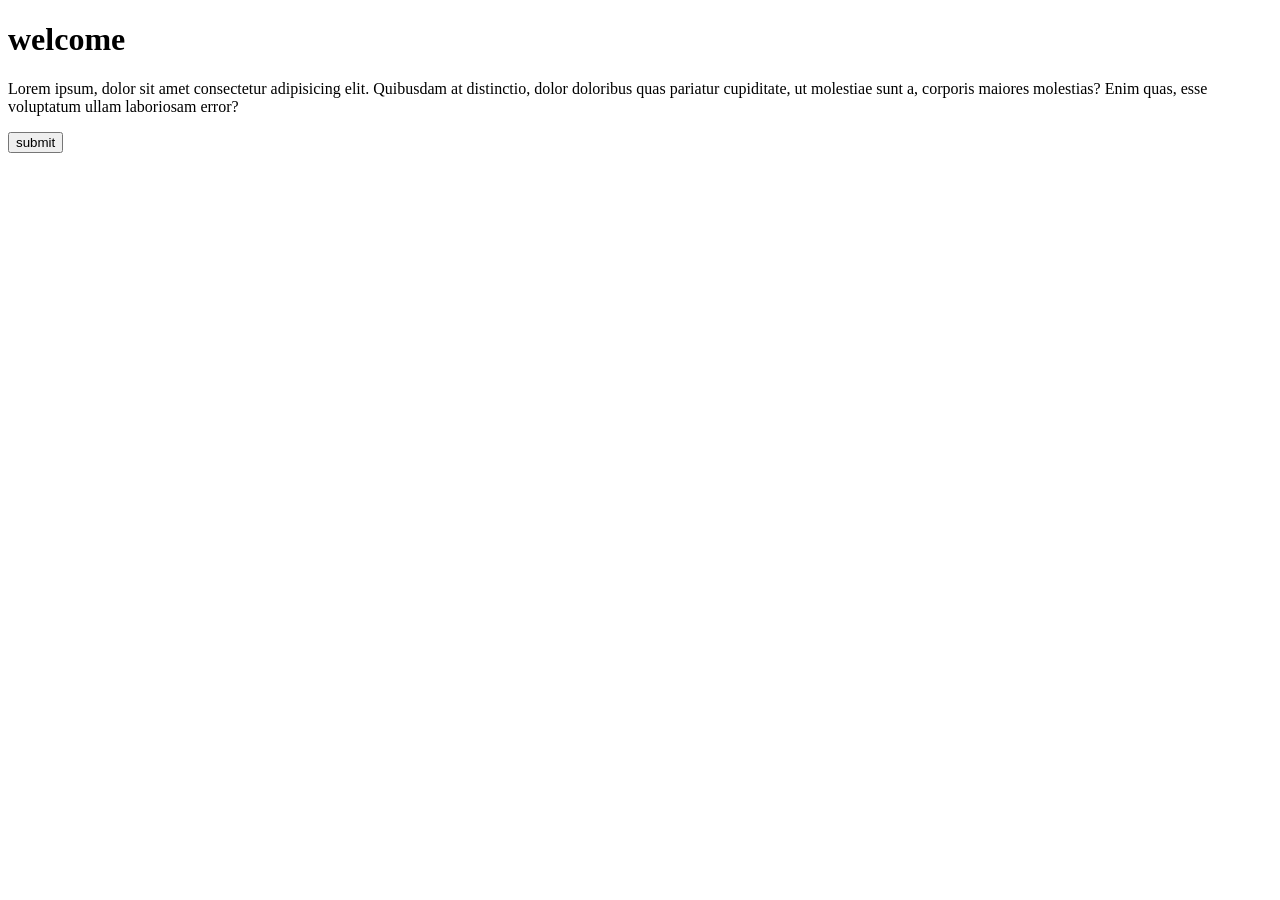
==== index.html @ 09d6cc2e "project1" ====
<!DOCTYPE html>
<html lang="en">
<head>
    <meta charset="UTF-8">
    <meta name="viewport" content="width=device-width, initial-scale=1.0">
    <title>Document</title>
</head>
<body>
    <h1>welcome</h1>
    <p>Lorem ipsum, dolor sit amet consectetur adipisicing elit. Quibusdam at distinctio, dolor doloribus quas pariatur cupiditate, ut molestiae sunt a, corporis maiores molestias? Enim quas, esse voluptatum ullam laboriosam error?</p>
    <button>submit</button>
</body>
</html>
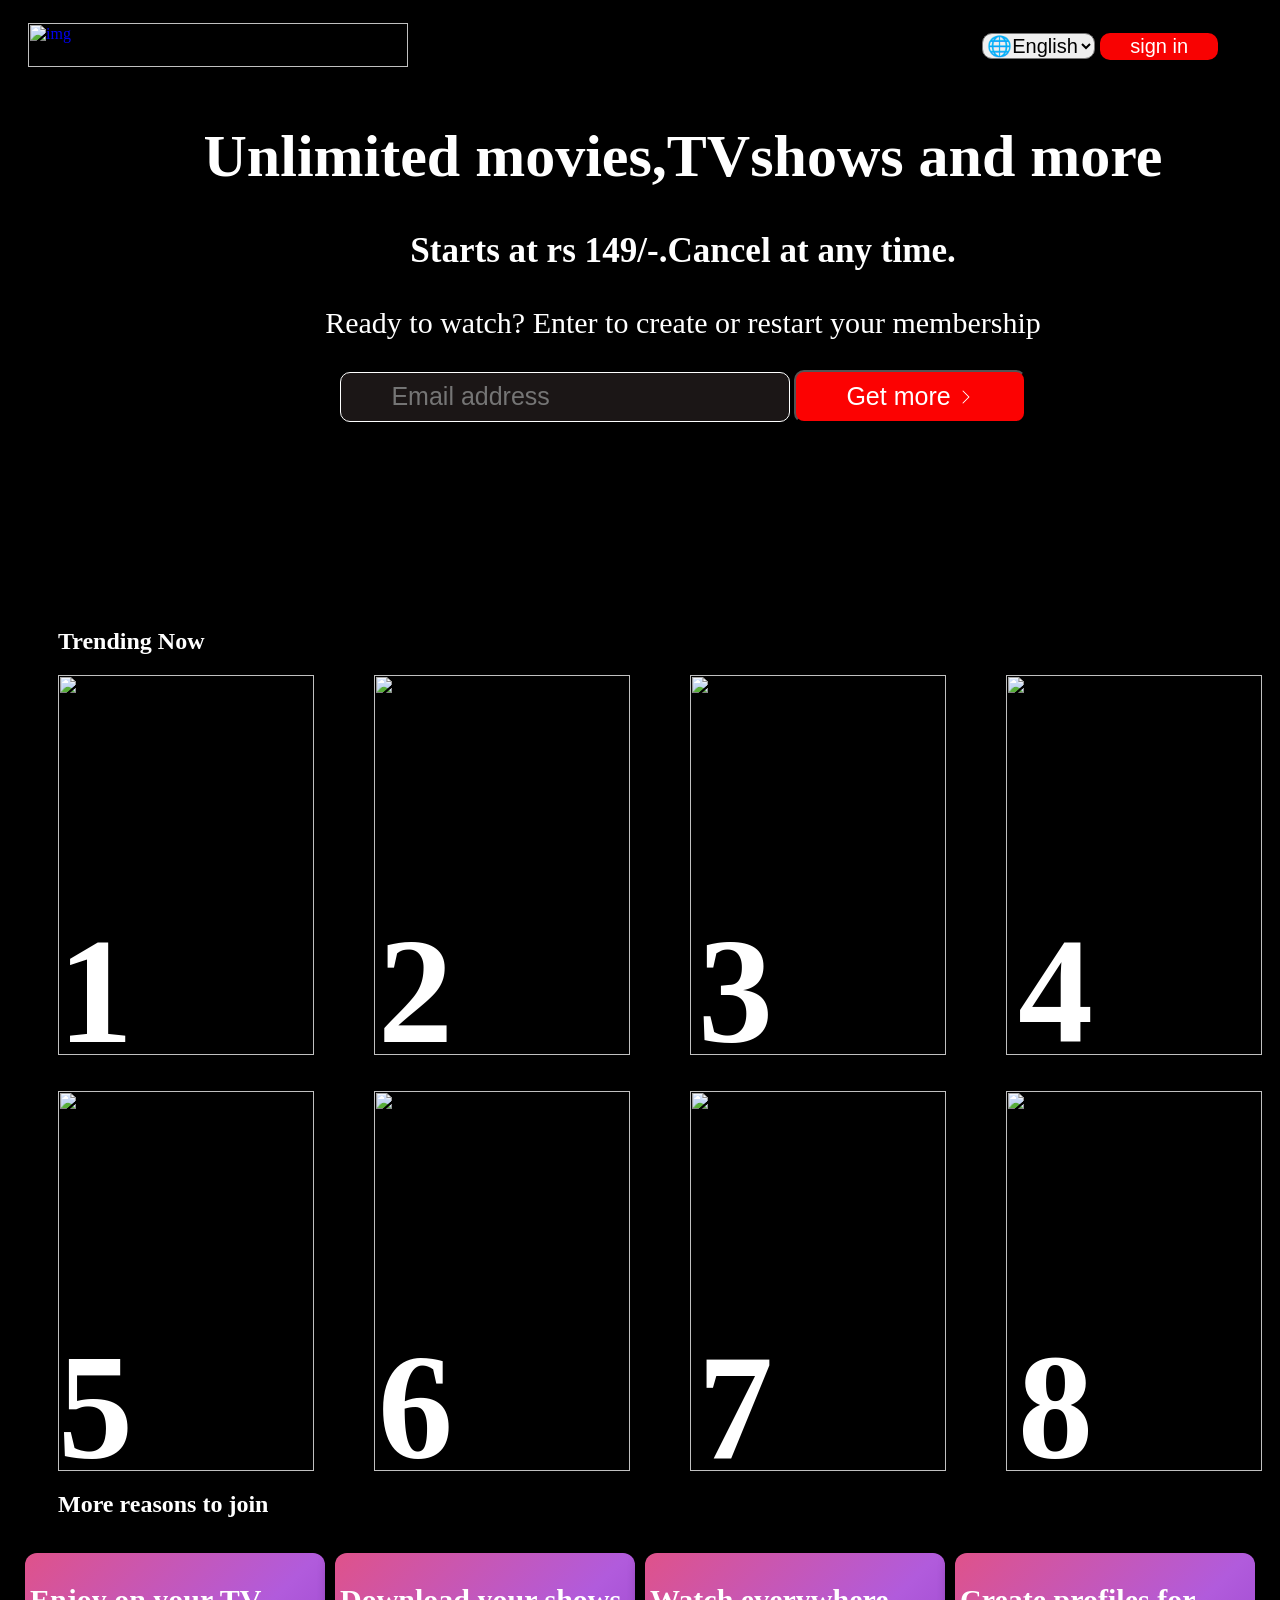
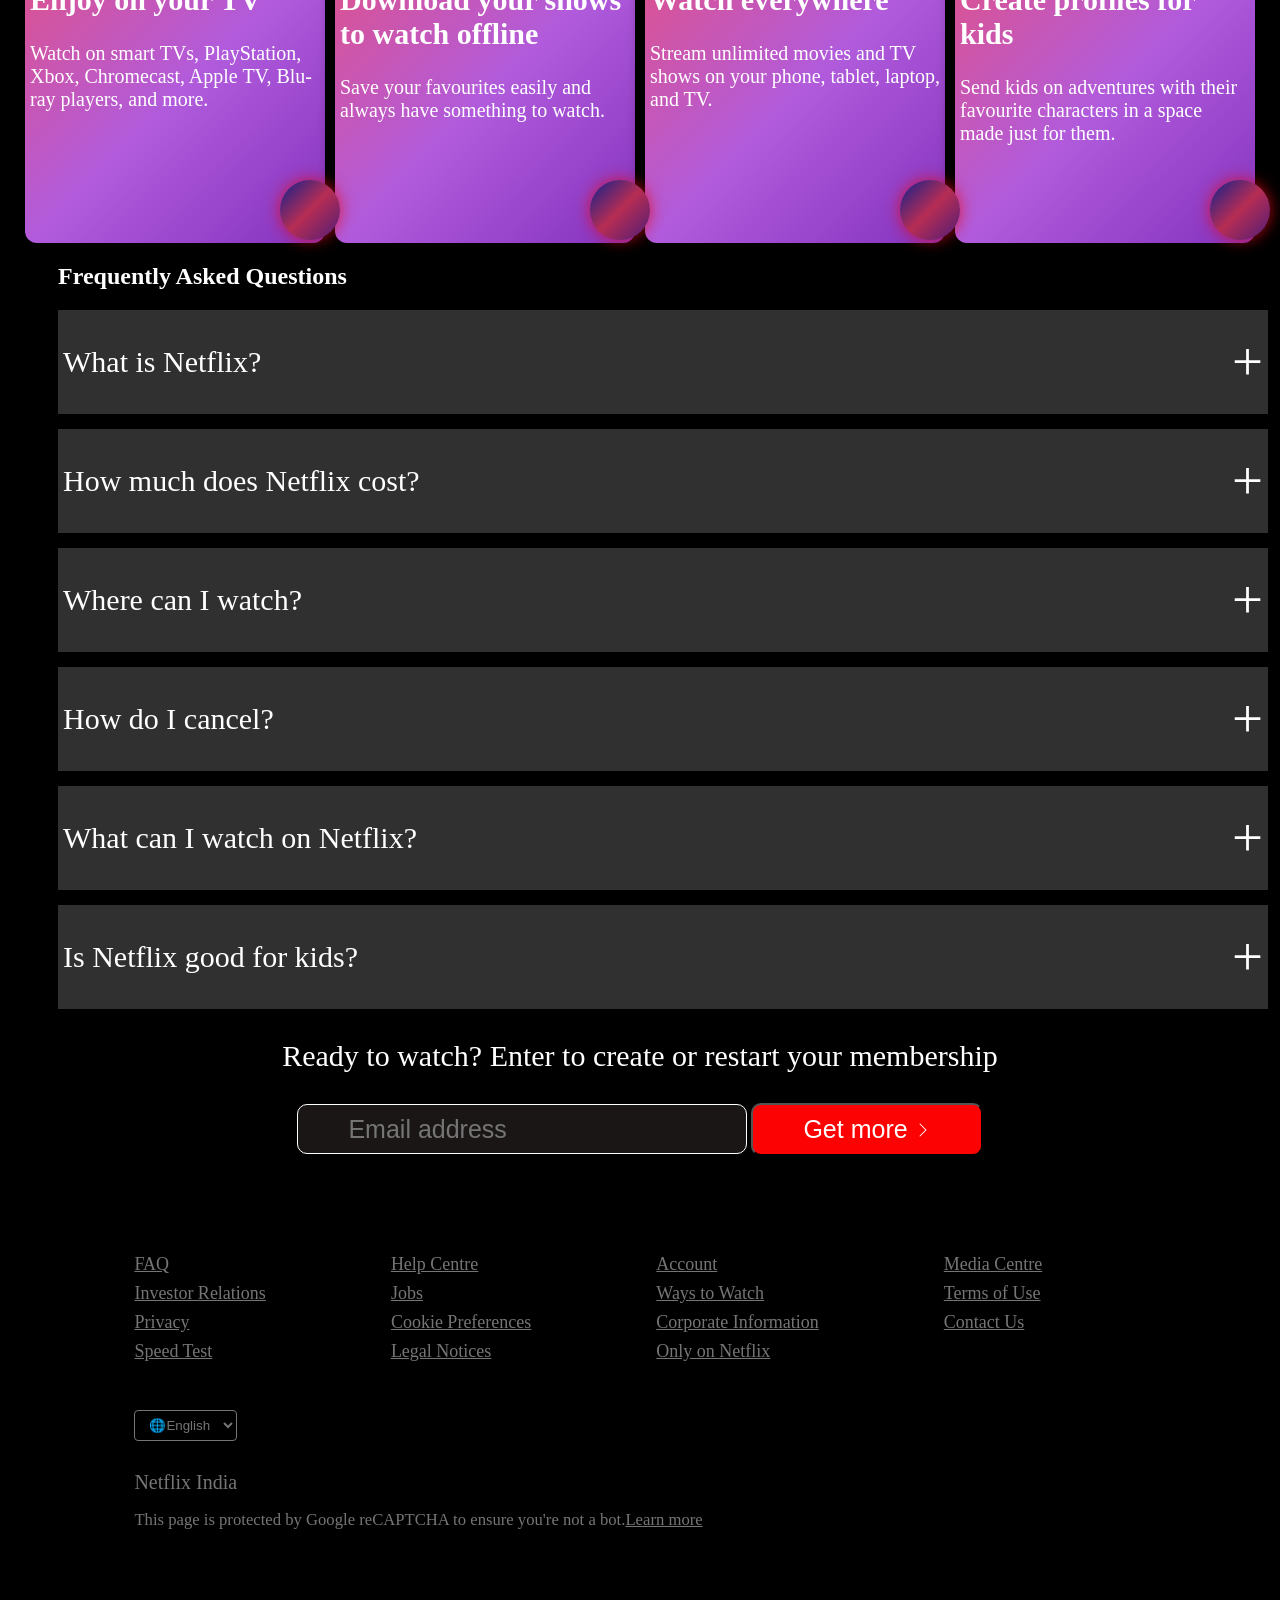
==== commit a9cd8ed7: "new file added" ====
--- a/index.html
+++ b/index.html
@@ -1,13 +1,243 @@
-<!DOCTYPE html>
 <html lang="en">
+
 <head>
-    <meta charset="UTF-8">
-    <meta name="viewport" content="width=device-width, initial-scale=1.0">
-    <title>Document</title>
+  <meta charset="UTF-8">
+  <meta name="viewport" content="width=device-width, initial-scale=1.0">
+  <title>Netflix</title>
+  <link rel="stylesheet" href="netflix.css">
 </head>
+
 <body>
-    <h1>welcome</h1>
-    <p>Lorem ipsum, dolor sit amet consectetur adipisicing elit. Quibusdam at distinctio, dolor doloribus quas pariatur cupiditate, ut molestiae sunt a, corporis maiores molestias? Enim quas, esse voluptatum ullam laboriosam error?</p>
-    <button>submit</button>
+  <div class="netflix">
+    <header class="header">
+      <div class="flex-box">
+        <nav class="navbar">
+          <a href="/">
+            <img
+              src="https://www.ais.th/content/ais/th/en_us/consumers/entertainment/streaming-app/netflix/_jcr_content/root/container_1816311984/aiscontainer/columncontrol_copy_c/content1/image.coreimg.png/1688974800164/logo-netflix.png"
+              height="600" width="380" class="logo" alt="img"></a>
+          <div class="language">
+            <select id="my selection" name="myoption" class="sel">
+              <option value="option1">🌐English</option>
+              <option value="option2">हिन्दी</option>
+              <option value="option3">தமிழ்</option>
+            </select>
+            <button class="btn">sign in</button>
+          </div>
+      </div>
+      </nav>
+    </header>
+    <div class="heading">
+      <h1>Unlimited movies,TVshows and more</h1>
+    </div>
+
+    <div class="para">
+      <h3>Starts at rs 149/-.Cancel at any time.</h3>
+      <p>Ready to watch? Enter to create or restart your membership</p>
+    </div>
+
+    <center><input type="text" placeholder="Email address" class="email">
+      <button type="submit" class="button">Get more <svg xmlns="http://www.w3.org/2000/svg" class="svg" width="16"
+          height="16" fill="currentColor" class="bi bi-chevron-right" viewBox="0 0 16 16">
+          <path fill-rule="evenodd"
+            d="M4.646 1.646a.5.5 0 0 1 .708 0l6 6a.5.5 0 0 1 0 .708l-6 6a.5.5 0 0 1-.708-.708L10.293 8 4.646 2.354a.5.5 0 0 1 0-.708" />
+        </svg></button>
+    </center>
+  </div>
+
+  <h2 class="tre">Trending Now</h2>
+  <div class="flex-box">
+    <div class="movies">
+      <div class="card">
+        <span class="rank1">1</span>
+        <img
+          src="https://www.tallengestore.com/cdn/shop/files/Vikram-KamalHaasan-TamilMoviePoster_161ee790-0fbb-4256-8ca7-205e6cdb9efe.jpg?v=1714521572"
+          height="380" width="256" alt="img">
+      </div>
+
+      <div class="card">
+        <span class="rank2">2</span>
+        <img src="https://dspncdn.com/a1/media/692x/4f/14/61/4f1461952e4480cad32afc96be0788cd.jpg" height="380"
+          width="256" alt="img">
+      </div>
+
+      <div class="card">
+        <span class="rank3">3</span>
+        <img src="https://static.toiimg.com/thumb/imgsize-23456,msid-71832899,width-600,resizemode-4/71832899.jpg"
+          height="380" width="256" alt="img">
+      </div>
+
+      <div class="card">
+        <span class="rank4">4</span>
+        <img src="https://encrypted-tbn0.gstatic.com/images?q=tbn:ANd9GcTrTI6CIoi-1Pk9Ia1P9uPcMVCrlRqcwsdfkQ&s"
+          height="380" width="256" alt="img">
+      </div>
+    </div><br><br>
+
+    <div class="movies1">
+      <div class="card1">
+        <span class="rank5">5</span>
+        <img
+          src="https://webneel.com/daily/sites/default/files/images/daily/01-2019/16-movie-poster-design-tamil-jackson-durai-prathoolnt.jpg"
+          height="380" width="256" alt="img">
+      </div>
+
+      <div class="card1">
+        <span class="rank6">6</span>
+        <img src="https://encrypted-tbn0.gstatic.com/images?q=tbn:ANd9GcTuv9rHJ9mZeMbwmhOzPecCwqsxqVux6uCUTg&s"
+          height="380" width="256" alt="img">
+      </div>
+
+      <div class="card1">
+        <span class="rank7">7</span>
+        <img src="https://cinemarumble.com/wp-content/uploads/2023/10/Leo-Tamil-movie-new-poster-683x1024.jpg"
+          height="380" width="256" alt="img">
+      </div>
+
+      <div class="card1">
+        <span class="rank8">8</span>
+        <img
+          src="https://webneel.com/daily/sites/default/files/images/daily/01-2019/18-tamil-movie-poster-design-pizza-prathoolnt.jpg"
+          height="380" width="256" alt="img">
+      </div>
+    </div>
+  </div>
+  <h2 class="tre">More reasons to join</h2>
+  <div class="flex-box1">
+    <div class="reason">
+      <div class="content">
+        <h2>Enjoy on your TV</h2>
+        <p>Watch on smart TVs, PlayStation, Xbox, Chromecast, Apple TV, Blu-ray players, and more.</p>
+      </div>
+      <div class="ic">
+        <i class="fa-solid fa-computer"></i>
+      </div>
+    </div>
+
+    <div class="reason">
+      <div class="content">
+        <h2>Download your shows to watch offline</h2>
+        <p>Save your favourites easily and always have something to watch.</p>
+      </div>
+      <div class="ic1">
+        <i class="fa-solid fa-arrow-down"></i>
+      </div>
+    </div>
+
+    <div class="reason">
+      <div class="content">
+        <h2>Watch everywhere</h2>
+        <p>Stream unlimited movies and TV shows on your phone, tablet, laptop, and TV.</p>
+      </div>
+      <div class="ic2">
+        <i class="fa-solid fa-telescope"></i>
+        
+      </div>
+    </div>
+
+    <div class="reason">
+      <div class="content">
+        <h2>Create profiles for kids</h2>
+        <p>Send kids on adventures with their favourite characters in a space made just for them.</p>
+      </div>
+      <div class="ic3">
+        <i class="fa-solid fa-children"></i>
+      </div>
+    </div>
+  </div>
+
+
+
+  <h2 class="tre">Frequently Asked Questions</h2>
+
+  <div class="flex-box2">
+    <div class="cards">
+      <p class="c">What is Netflix?</p>
+      <span>+</span>
+    </div>
+
+    <div class="cards">
+      <p class="c">How much does Netflix cost?</p>
+      <span>+</span>
+    </div>
+
+    <div class="cards">
+      <p class="c">Where can I watch?</p>
+      <span>+</span>
+    </div>
+
+    <div class="cards">
+      <p class="c">How do I cancel?</p>
+      <span>+</span>
+    </div>
+
+    <div class="cards">
+      <p class="c">What can I watch on Netflix?</p>
+      <span>+</span>
+    </div>
+
+    <div class="cards">
+      <p class="c">Is Netflix good for kids? </p>
+      <span>+</span>
+    </div>
+  </div>
+
+  <div class="para">
+    <p>Ready to watch? Enter to create or restart your membership</p>
+  </div>
+
+
+  <center><input type="text" placeholder="Email address" class="email">
+    <button type="submit" class="button">Get more <svg xmlns="http://www.w3.org/2000/svg" class="svg" width="16"
+        height="16" fill="currentColor" class="bi bi-chevron-right" viewBox="0 0 16 16">
+        <path fill-rule="evenodd"
+          d="M4.646 1.646a.5.5 0 0 1 .708 0l6 6a.5.5 0 0 1 0 .708l-6 6a.5.5 0 0 1-.708-.708L10.293 8 4.646 2.354a.5.5 0 0 1 0-.708" />
+      </svg></button>
+  </center>
+
+  <footer class="footer"> 
+    <p class="foot">Questions? Call 000-800-919-1694</p>
+
+    <div class="footer-columns">
+      <div>
+        <a href="#">FAQ</a>
+        <a href="#">Investor Relations</a>
+        <a href="#">Privacy</a>
+        <a href="#">Speed Test</a>
+      </div>
+
+      <div>
+        <a href="#">Help Centre</a>
+        <a href="#">Jobs</a>
+        <a href="#">Cookie Preferences</a>
+        <a href="#">Legal Notices</a>
+      </div>
+
+      <div>
+        <a href="#">Account</a>
+        <a href="#">Ways to Watch</a>
+        <a href="#">Corporate Information</a>
+        <a href="#">Only on Netflix</a>
+      </div>
+
+      <div>
+        <a href="#">Media Centre</a>
+        <a href="#">Terms of Use</a>
+        <a href="#">Contact Us</a>
+      </div>
+    </div>
+
+    <select class="language-select">
+      <option>🌐English</option>
+      <option>हिन्दी</option>
+      <option>தமிழ்</option>
+    </select>
+
+    <div class="copyright">
+      Netflix India
+      <p style="font-size:smaller;">This page is protected by Google reCAPTCHA to ensure you're not a bot.<ins>Learn
+          more </ins></p>
+    </div>
+  </footer>
 </body>
-</html>+</html>
--- a/netflix.css
+++ b/netflix.css
@@ -0,0 +1,337 @@
+.header{
+    padding: 5px 10px;
+}
+.navbar{
+    padding: 10px;
+    display: flex;
+    justify-content: space-between;
+}
+.btn{
+    background-color: rgb(248, 2, 2);
+    color: white;
+    border: none;
+    padding: 2px 30px;
+    border-radius: 10px;
+    font-size: 20px;
+}
+.language{
+    position: absolute;
+    right: 130px;
+    border-radius: 10px;
+    padding: 10px;
+    font-size: 20px;
+
+}
+.logo{
+    height: 44px;
+    margin-left: 0px;
+}
+body{
+    background-color: black;
+}
+.netflix{
+    background-image: url(https://cdn.mos.cms.futurecdn.net/Ps8mZvho7kJHiWnUhyUqug.png);
+    position: relative;
+    height: 600px;
+    width: 1350px;
+}
+.heading{
+    text-align: center;
+    color: white;
+    font-size: 30px;
+}
+.para{
+    text-align: center;
+    color: white;
+    font-size: 30px;
+}
+.start{
+    text-align: center;
+    color: white;
+    background-color: rgb(253, 3, 3);
+}
+.button{
+    color: white;
+    background-color: rgb(252, 2, 2);
+    font-size: 25px;
+    padding: 10px 50px;
+    border-radius: 10px;
+}
+.sel{
+    font-size: 20px;
+    border-radius: 10px;
+}
+.sel1{
+    font-size: 20px;
+    border-radius: 10px;
+}
+.movies{
+    display: flex;
+    gap: 10px;
+    position: relative;
+}
+.movies1{
+    display: flex;
+    gap: 10px;
+    position: relative;
+}
+.card{
+    margin-left: 50px;
+}
+.card1{
+    margin-left: 50px;
+}
+.rank1{
+    position: absolute;
+    top: 230px;
+    left: 50px;
+    font-size: 150px;
+    font-weight: bold;
+    color: white;
+    text-shadow: 2px 2px 4px black;
+}
+.rank2{
+    position: absolute;
+    top: 230px;
+    left: 370px;
+    font-size: 150px;
+    font-weight: bold;
+    color: white;
+    text-shadow: 2px 2px 4px black;
+}
+.rank3{
+    position: absolute;
+    top: 230px;
+    left: 690px;
+    font-size: 150px;
+    font-weight: bold;
+    color: white;
+    text-shadow: 2px 2px 4px black;
+}
+.rank4{
+    position: absolute;
+    top: 230px;
+    left: 1010px;
+    font-size: 150px;
+    font-weight: bold;
+    color: white;
+    text-shadow: 2px 2px 4px black;
+}
+.rank5{
+    position: absolute;
+    top: 230px;
+    left: 50px;
+    font-size: 150px;
+    font-weight: bold;
+    color: white;
+    text-shadow: 2px 2px 4px black;
+}
+.rank6{
+    position: absolute;
+    top: 230px;
+    left: 370px;
+    font-size: 150px;
+    font-weight: bold;
+    color: white;
+    text-shadow: 2px 2px 4px black;
+}
+.rank7{
+    position: absolute;
+    top: 230px;
+    left: 690px;
+    font-size: 150px;
+    font-weight: bold;
+    color: white;
+    text-shadow: 2px 2px 4px black;
+}
+.rank8{
+    position: absolute;
+    top: 230px;
+    left: 1010px;
+    font-size: 150px;
+    font-weight: bold;
+    color: white;
+    text-shadow: 2px 2px 4px black;
+}
+.svg{
+    color: white;
+}
+.tre{
+    color: white;
+    margin-bottom: 20px;
+    margin-left: 50px;
+}
+.content{
+    color: white;
+}
+.flex-box1{
+    display: flex;
+    gap: 10px;
+    justify-content: center;
+}
+.fex-box2{
+    display: flex;
+    justify-content: center;
+    width: 650px;
+    flex-direction: row;
+    flex-wrap: wrap;
+}
+.c{
+    color: white;
+    font-size: 30px;
+}
+.cards{
+    background-color: #303030;
+      margin-bottom: 10px;
+      margin-left: 50px;
+      margin-top: 15px;
+      padding: 5px;
+      font-size: 55px;
+      display: flex;
+      justify-content: space-between; 
+      align-items: center;
+      color: white;
+      width: 1200px;
+}
+.content{
+    background: linear-gradient(135deg,#df528a,#b15bdc,#8432be);
+    width: 290px;
+    height: 280px;
+    padding: 5px;
+    box-shadow: 0 4px 15px black;
+    border-radius: 12px;
+    color: #ffffff;
+    font-size: 20px;
+
+}
+.reason{
+    margin-top: 15px;
+}
+
+
+
+
+.ic{
+    position: absolute;
+    width: 60px;
+    height: 60px;
+    top: 1780px;
+    left: 280px;
+    border-radius: 50%;
+    background: linear-gradient(135deg,#0f208d,#b62d54,rgb(79,28,118));
+    display: flex;
+    align-items: center;
+    justify-content: center;
+    font-size: 24px;
+    color: white;
+    box-shadow: 0 0 15px rgba(229,9,20,0.8);
+}
+.ic1{
+    position: absolute;
+    width: 60px;
+    height: 60px;
+    top: 1780px;
+    left: 590px;
+    border-radius: 50%;
+    background: linear-gradient(135deg,#0f208d,#b62d54,rgb(79,28,118));
+    display: flex;
+    align-items: center;
+    justify-content: center;
+    font-size: 24px;
+    color: white;
+    box-shadow: 0 0 15px rgba(229,9,20,0.8);
+}
+.ic2{
+    position: absolute;
+    width: 60px;
+    height: 60px;
+    top: 1780px;
+    left: 900px;
+    border-radius: 50%;
+    background: linear-gradient(135deg,#0f208d,#b62d54,rgb(79,28,118));
+    display: flex;
+    align-items: center;
+    justify-content: center;
+    font-size: 24px;
+    color: white;
+    box-shadow: 0 0 15px rgba(229,9,20,0.8);
+}
+.ic3{
+    position: absolute;
+    width: 60px;
+    height: 60px;
+    top: 1780px;
+    left: 1210px;
+    border-radius: 50%;
+    background: linear-gradient(135deg,#0f208d,#b62d54,rgb(79,28,118));
+    display: flex;
+    align-items: center;
+    justify-content: center;
+    font-size: 24px;
+    color: white;
+    box-shadow: 0 0 15px rgba(229,9,20,0.8);
+}
+
+
+    .footer {
+      background-color: #000;
+      padding: 40px 10%;
+      font-size: 14px;
+    }
+
+    .footer p {
+      margin-bottom: 20px;
+    }
+
+    .footer a {
+      color: #757575;
+     
+      display: block;
+      margin: 8px 0;
+    }
+
+    .footer a:hover {
+      text-decoration: underline;
+    }
+
+    .footer-columns {
+      display: flex;
+      flex-direction: row;
+      gap: 125px;
+      margin-bottom: 20px;
+      font-size: large;
+      margin-left: auto;
+      color: white;
+    }
+
+    .language-select {
+      background-color: #000;
+      color: #757575;
+      border: 1px solid #757575;
+      padding: 6px 10px;
+      border-radius: 4px;
+      margin-top: 20px;
+      margin-bottom: 10px;
+    }
+
+    .copyright {
+      margin-top: 20px;
+      font-size: 20px;
+      color: #757575;
+      margin-bottom: 80px;
+    }
+    .repeat{
+        margin-top: 50px;
+    }
+    .email{
+    width:450px;
+    height:50px;
+    padding: 10px 50px;
+    font-size: 25px;
+    border-radius: 10px;
+    background-color: rgba(45, 37, 37, 0.614);
+    border: 1px solid;
+    color: #feffff;
+    
+}
+
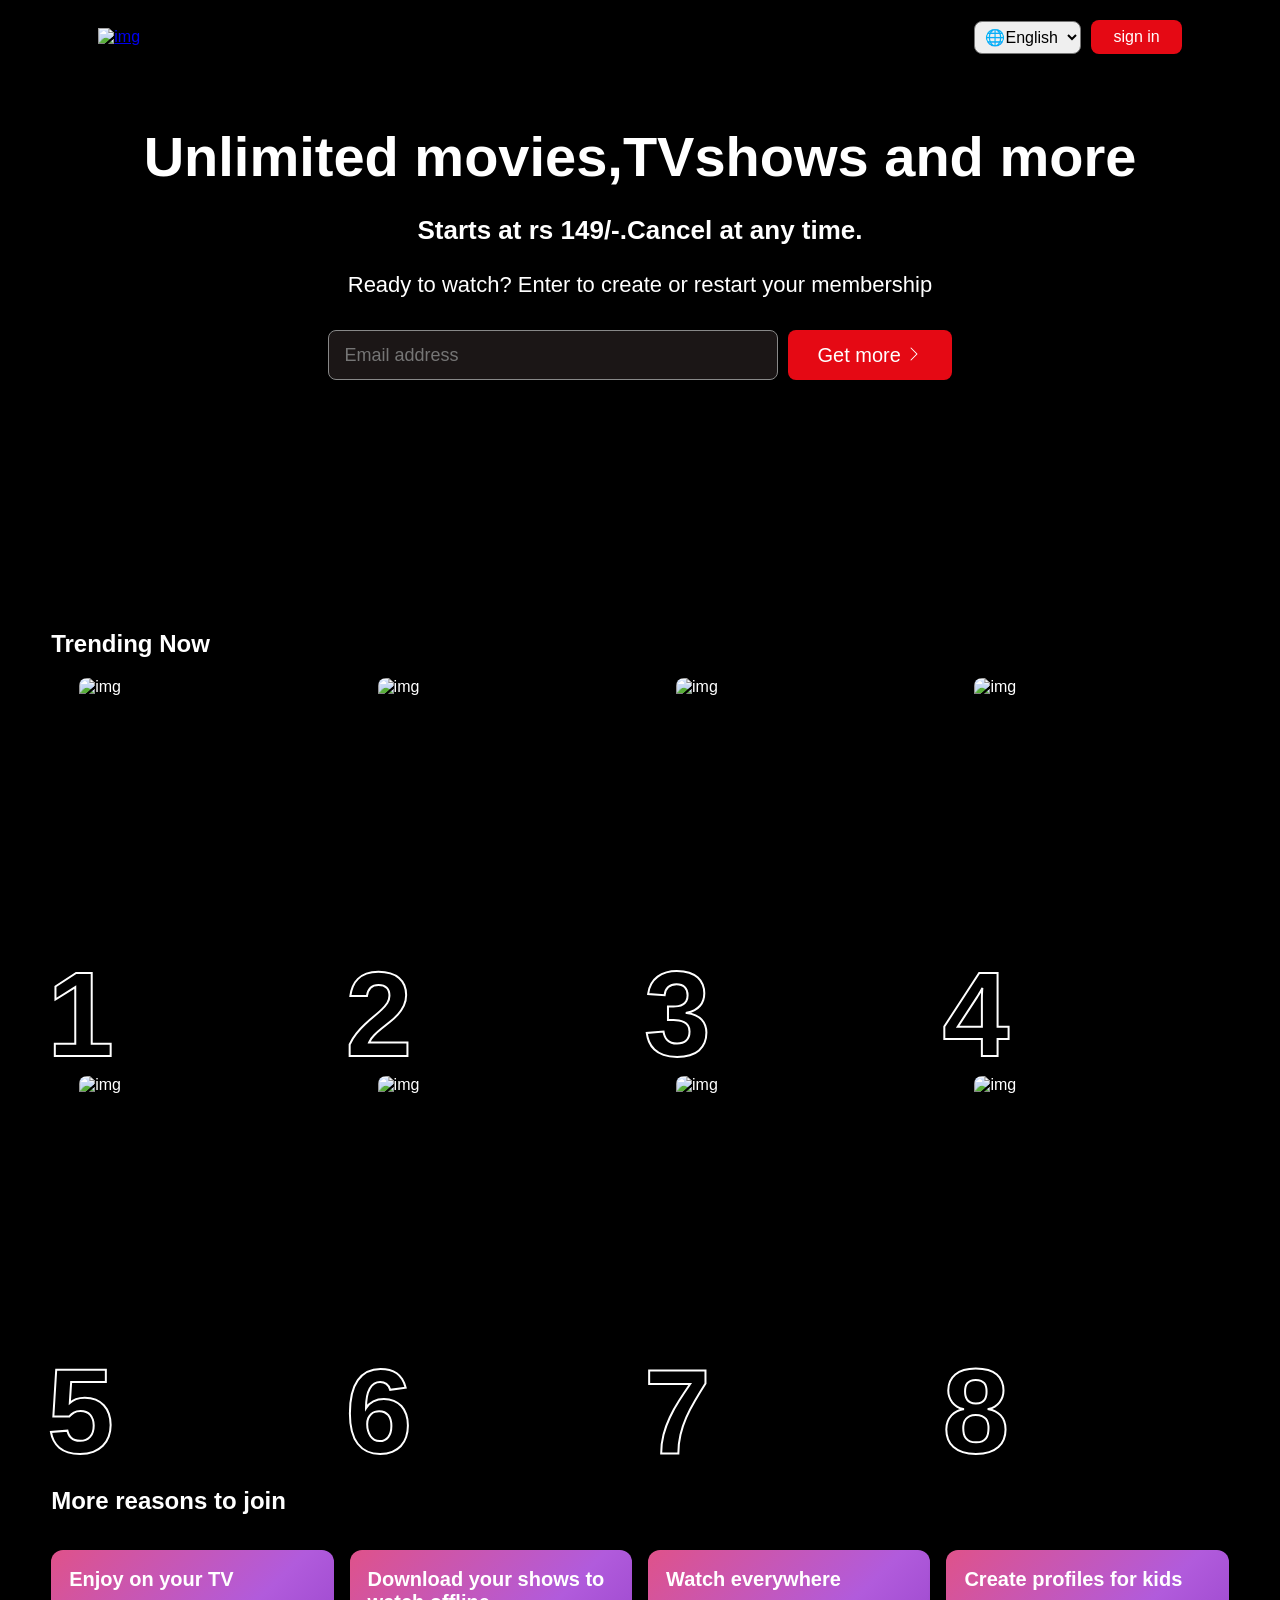
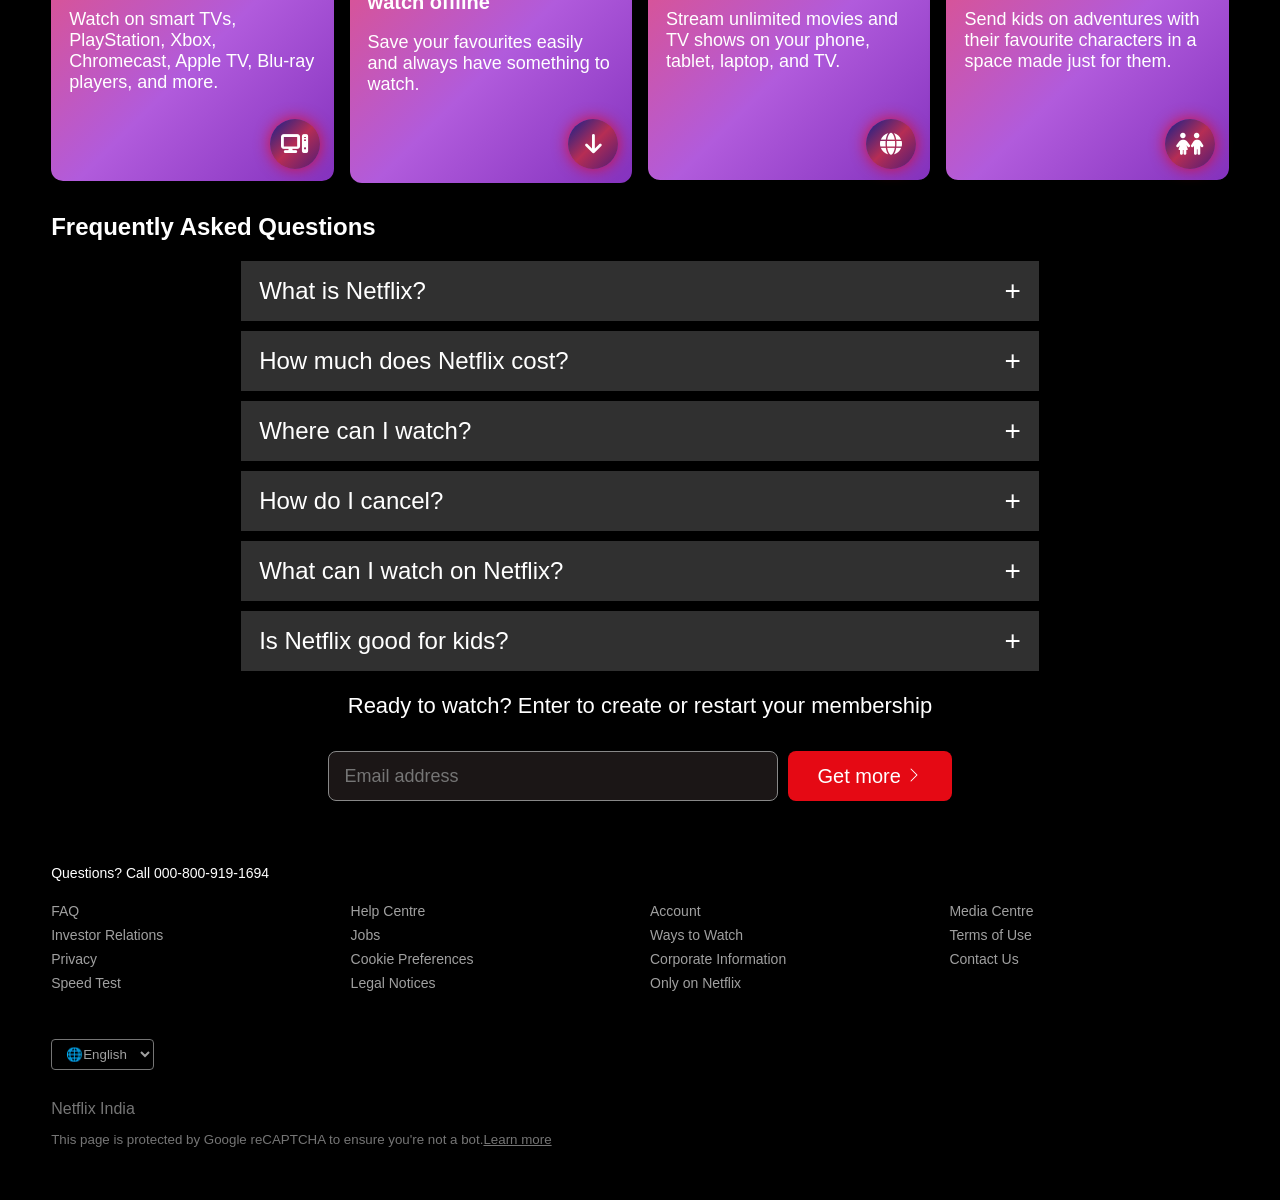
==== commit e65423ef: "updated files added" ====
--- a/index.html
+++ b/index.html
@@ -1,10 +1,12 @@
+<!DOCTYPE html>
 <html lang="en">
 
 <head>
   <meta charset="UTF-8">
   <meta name="viewport" content="width=device-width, initial-scale=1.0">
   <title>Netflix</title>
-  <link rel="stylesheet" href="netflix.css">
+  <link rel="stylesheet" href="https://cdnjs.cloudflare.com/ajax/libs/font-awesome/6.5.2/css/all.min.css">
+  <link rel="stylesheet" href="style.css">
 </head>
 
 <body>
@@ -12,10 +14,10 @@
     <header class="header">
       <div class="flex-box">
         <nav class="navbar">
-          <a href="/">
+          <a href="./">
             <img
               src="https://www.ais.th/content/ais/th/en_us/consumers/entertainment/streaming-app/netflix/_jcr_content/root/container_1816311984/aiscontainer/columncontrol_copy_c/content1/image.coreimg.png/1688974800164/logo-netflix.png"
-              height="600" width="380" class="logo" alt="img"></a>
+              class="logo" alt="img"></a>
           <div class="language">
             <select id="my selection" name="myoption" class="sel">
               <option value="option1">🌐English</option>
@@ -52,53 +54,53 @@
         <span class="rank1">1</span>
         <img
           src="https://www.tallengestore.com/cdn/shop/files/Vikram-KamalHaasan-TamilMoviePoster_161ee790-0fbb-4256-8ca7-205e6cdb9efe.jpg?v=1714521572"
-          height="380" width="256" alt="img">
+          alt="img">
       </div>
 
       <div class="card">
         <span class="rank2">2</span>
-        <img src="https://dspncdn.com/a1/media/692x/4f/14/61/4f1461952e4480cad32afc96be0788cd.jpg" height="380"
-          width="256" alt="img">
+        <img src="https://dspncdn.com/a1/media/692x/4f/14/61/4f1461952e4480cad32afc96be0788cd.jpg"
+          alt="img">
       </div>
 
       <div class="card">
         <span class="rank3">3</span>
         <img src="https://static.toiimg.com/thumb/imgsize-23456,msid-71832899,width-600,resizemode-4/71832899.jpg"
-          height="380" width="256" alt="img">
+          alt="img">
       </div>
 
       <div class="card">
         <span class="rank4">4</span>
         <img src="https://encrypted-tbn0.gstatic.com/images?q=tbn:ANd9GcTrTI6CIoi-1Pk9Ia1P9uPcMVCrlRqcwsdfkQ&s"
-          height="380" width="256" alt="img">
-      </div>
-    </div><br><br>
+          alt="img">
+      </div>
+    </div>
 
     <div class="movies1">
       <div class="card1">
         <span class="rank5">5</span>
         <img
           src="https://webneel.com/daily/sites/default/files/images/daily/01-2019/16-movie-poster-design-tamil-jackson-durai-prathoolnt.jpg"
-          height="380" width="256" alt="img">
+          alt="img">
       </div>
 
       <div class="card1">
         <span class="rank6">6</span>
         <img src="https://encrypted-tbn0.gstatic.com/images?q=tbn:ANd9GcTuv9rHJ9mZeMbwmhOzPecCwqsxqVux6uCUTg&s"
-          height="380" width="256" alt="img">
+          alt="img">
       </div>
 
       <div class="card1">
         <span class="rank7">7</span>
         <img src="https://cinemarumble.com/wp-content/uploads/2023/10/Leo-Tamil-movie-new-poster-683x1024.jpg"
-          height="380" width="256" alt="img">
+          alt="img">
       </div>
 
       <div class="card1">
         <span class="rank8">8</span>
         <img
           src="https://webneel.com/daily/sites/default/files/images/daily/01-2019/18-tamil-movie-poster-design-pizza-prathoolnt.jpg"
-          height="380" width="256" alt="img">
+          alt="img">
       </div>
     </div>
   </div>
@@ -130,7 +132,7 @@
         <p>Stream unlimited movies and TV shows on your phone, tablet, laptop, and TV.</p>
       </div>
       <div class="ic2">
-        <i class="fa-solid fa-telescope"></i>
+        <i class="fa-solid fa-globe"></i>
         
       </div>
     </div>
--- a/style.css
+++ b/style.css
@@ -0,0 +1,38 @@
+*{box-sizing:border-box}
+body{background:#000;color:#fff;margin:0;font-family:Arial,Helvetica,sans-serif}
+img{max-width:100%}
+.netflix{background:linear-gradient(rgba(0,0,0,.6),rgba(0,0,0,.8)),url(https://cdn.mos.cms.futurecdn.net/Ps8mZvho7kJHiWnUhyUqug.png) center/cover;min-height:600px;padding:10px 4%}
+.navbar{display:flex;justify-content:space-between;align-items:center;gap:10px;padding:10px 0}
+.logo{height:44px;width:auto}
+.language{display:flex;gap:10px;align-items:center}
+.sel{font-size:16px;border-radius:8px;padding:6px}
+.btn{background:#e50914;color:#fff;border:none;padding:8px 22px;border-radius:8px;font-size:16px;cursor:pointer}
+.heading,.para{text-align:center;padding:0 10px}
+.heading h1{font-size:clamp(28px,6vw,56px);margin:60px 0 10px}
+.para h3{font-size:clamp(18px,3vw,26px)}
+.para p{font-size:clamp(16px,2.5vw,22px)}
+center{display:flex;justify-content:center;flex-wrap:wrap;gap:10px;padding:10px}
+.email{width:min(450px,90%);height:50px;padding:10px 16px;font-size:18px;border-radius:8px;background:rgba(45,37,37,.6);border:1px solid #888;color:#fff}
+.button{color:#fff;background:#e50914;font-size:20px;padding:10px 30px;border:none;border-radius:8px;cursor:pointer}
+.svg{color:#fff}
+.tre{margin:30px 4% 20px}
+.flex-box{padding:0 4%}
+.movies,.movies1{display:grid;grid-template-columns:repeat(auto-fit,minmax(140px,1fr));gap:16px;margin-bottom:16px}
+.card,.card1{position:relative;padding-left:28px}
+.card img,.card1 img{width:100%;height:auto;aspect-ratio:2/3;object-fit:cover;border-radius:8px;display:block}
+[class^="rank"]{position:absolute;left:-4px;bottom:-14px;font-size:clamp(70px,12vw,120px);font-weight:bold;color:#000;-webkit-text-stroke:2px #fff;line-height:1;z-index:1}
+.flex-box1{display:grid;grid-template-columns:repeat(auto-fit,minmax(220px,1fr));gap:16px;padding:0 4%}
+.reason{position:relative;margin-top:15px}
+.content{background:linear-gradient(135deg,#df528a,#b15bdc,#8432be);min-height:230px;padding:18px 18px 70px;box-shadow:0 4px 15px #000;border-radius:12px;font-size:18px}
+.content h2{font-size:20px;margin-top:0}
+.ic,.ic1,.ic2,.ic3{position:absolute;right:14px;bottom:14px;width:50px;height:50px;border-radius:50%;background:linear-gradient(135deg,#0f208d,#b62d54,#4f1c76);display:flex;align-items:center;justify-content:center;font-size:22px;box-shadow:0 0 15px rgba(229,9,20,.8)}
+.flex-box2{max-width:900px;margin:0 auto;padding:0 4%}
+.cards{background:#303030;margin:10px 0;padding:14px 18px;display:flex;justify-content:space-between;align-items:center;font-size:28px}
+.c{font-size:clamp(16px,2.5vw,24px);margin:0}
+.footer{padding:40px 4%;font-size:14px}
+.footer a{color:#a0a0a0;display:block;margin:8px 0;text-decoration:none}
+.footer a:hover{text-decoration:underline}
+.footer-columns{display:grid;grid-template-columns:repeat(auto-fit,minmax(150px,1fr));gap:20px;margin-bottom:20px}
+.language-select{background:#000;color:#a0a0a0;border:1px solid #757575;padding:6px 10px;border-radius:4px;margin:20px 0 10px}
+.copyright{margin-top:20px;font-size:16px;color:#757575}
+@media(max-width:600px){.btn{padding:6px 14px}.sel{font-size:14px}.logo{height:32px}.heading h1{margin-top:40px}.cards{font-size:24px}}
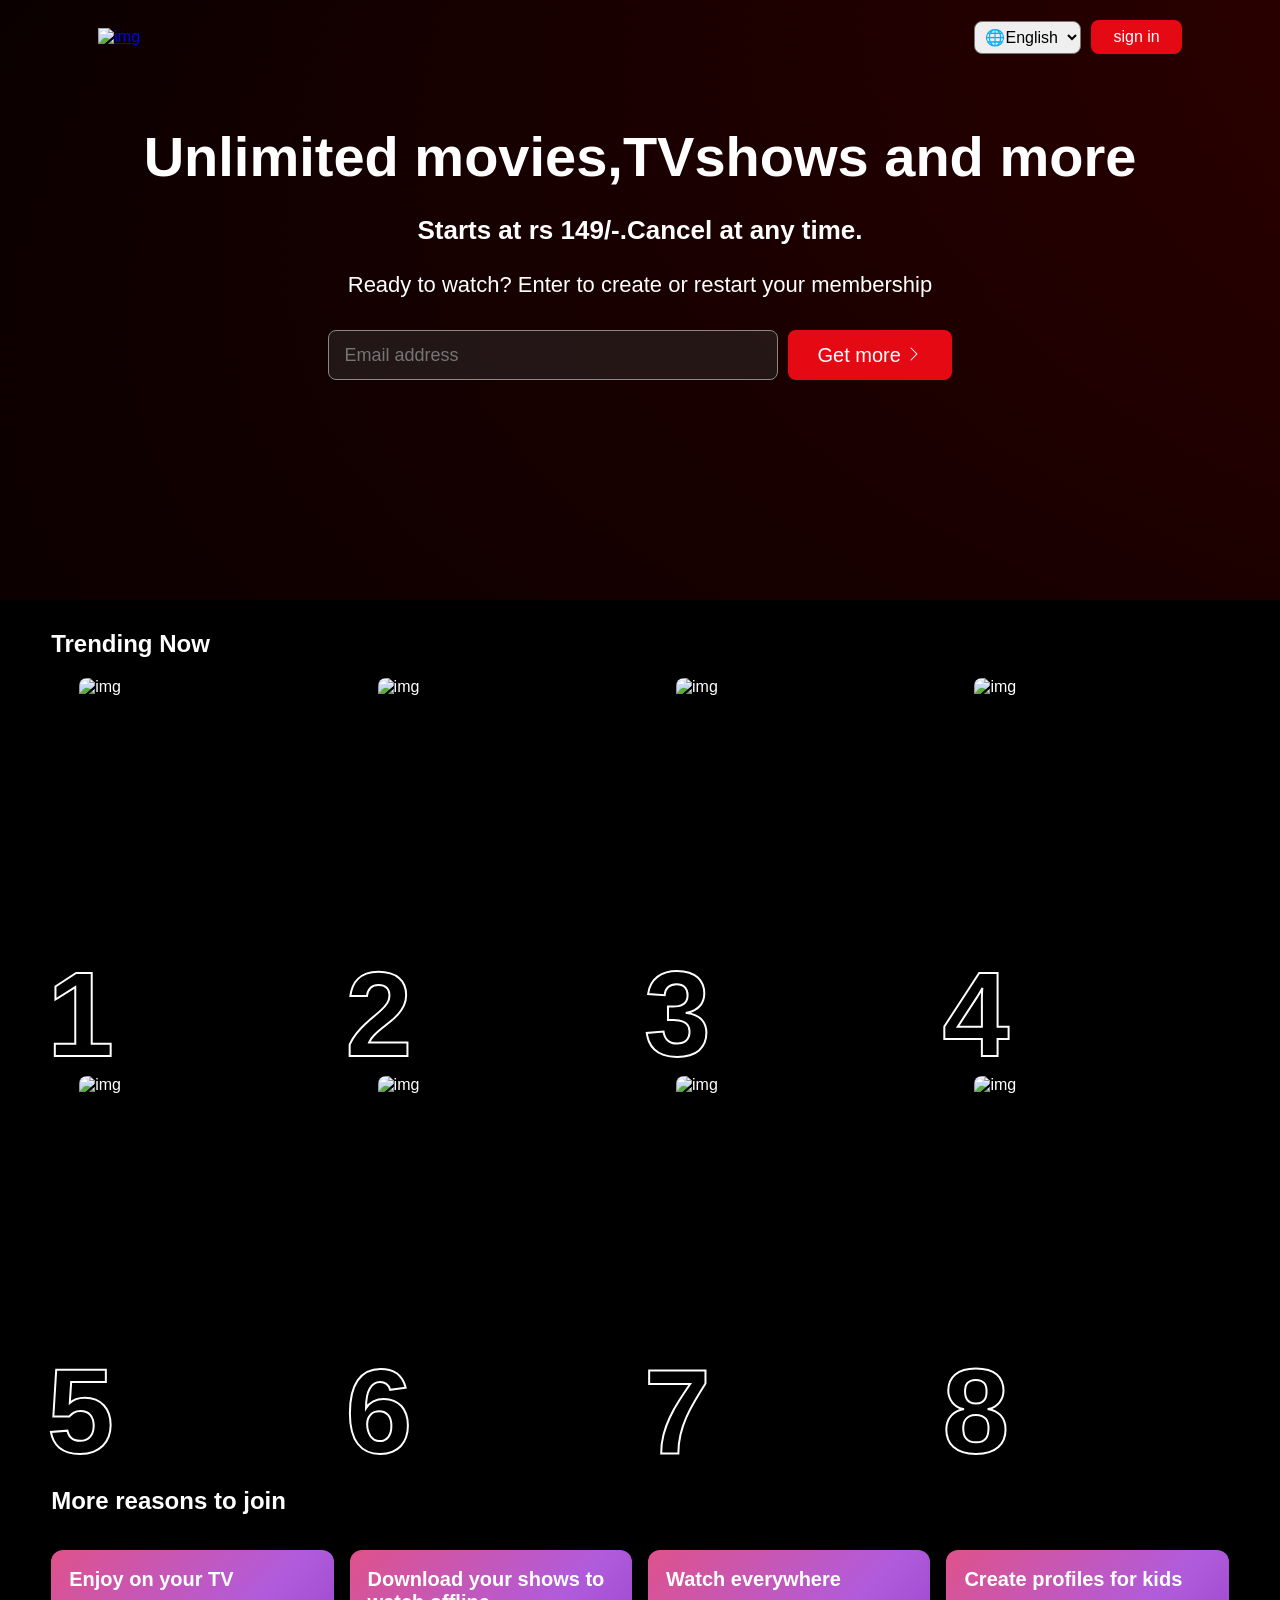
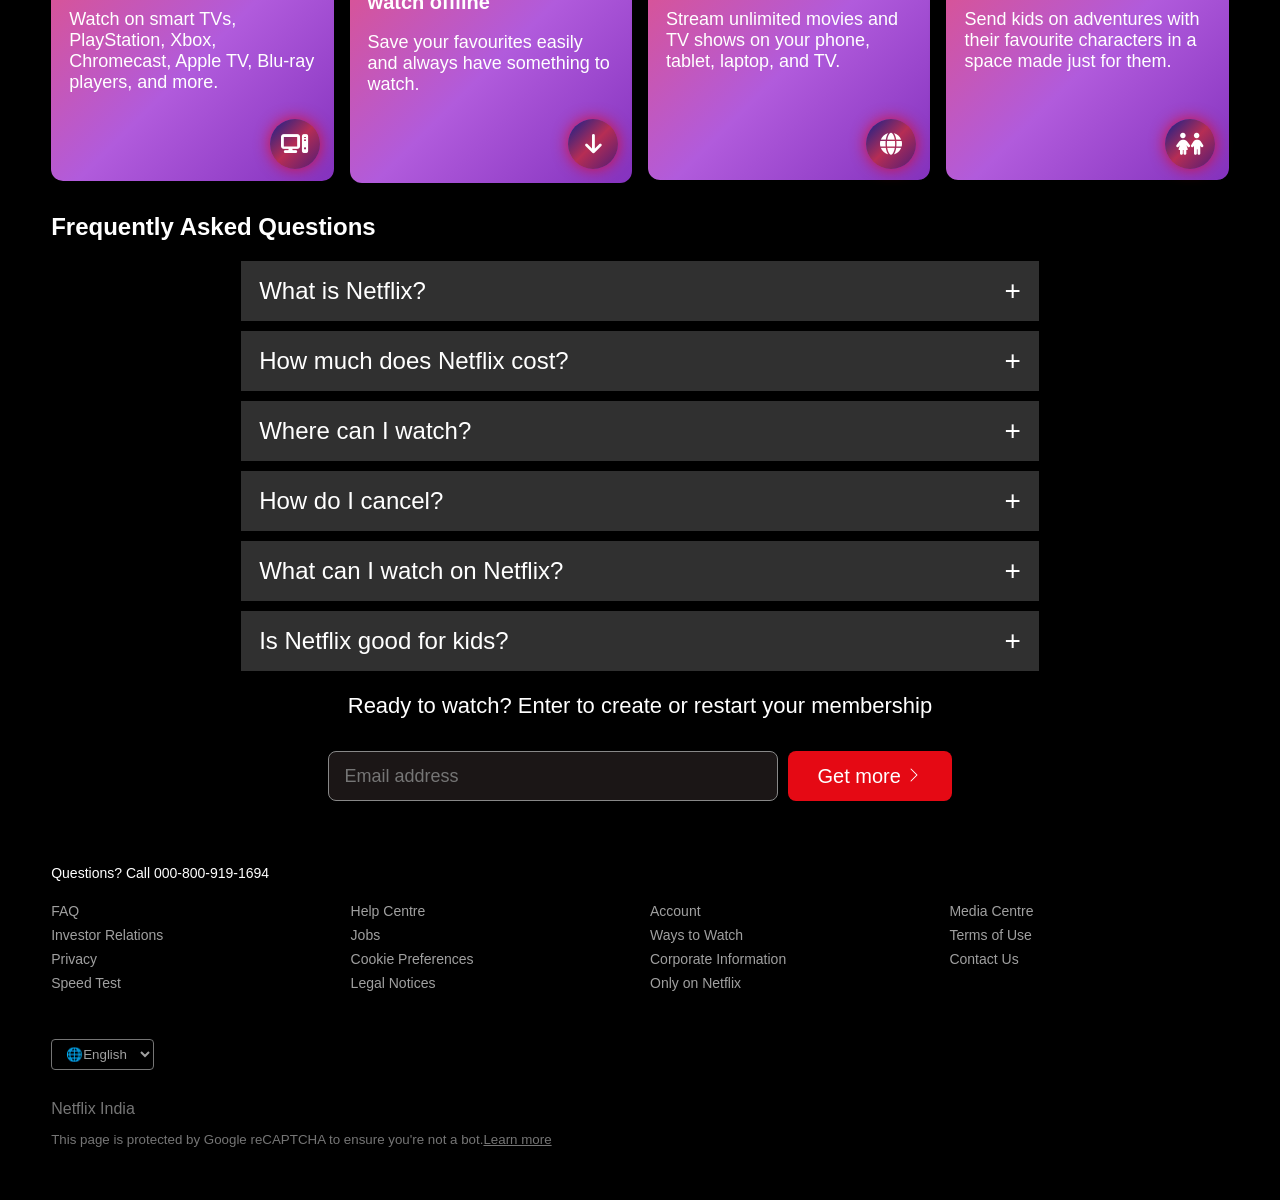
==== commit bf55a057: "updated" ====
--- a/index.html
+++ b/index.html
@@ -15,7 +15,7 @@
       <div class="flex-box">
         <nav class="navbar">
           <a href="./">
-            <img
+            <img referrerpolicy="no-referrer" loading="lazy" onerror="this.onerror=null;this.src='data:image/svg+xml,%3Csvg xmlns='http://www.w3.org/2000/svg' width='320' height='300'%3E%3Crect width='100%25' height='100%25' fill='%23444'/%3E%3Ctext x='50%25' y='50%25' fill='%23ccc' font-family='Arial' font-size='18' text-anchor='middle'%3EImage%3C/text%3E%3C/svg%3E'"
               src="https://www.ais.th/content/ais/th/en_us/consumers/entertainment/streaming-app/netflix/_jcr_content/root/container_1816311984/aiscontainer/columncontrol_copy_c/content1/image.coreimg.png/1688974800164/logo-netflix.png"
               class="logo" alt="img"></a>
           <div class="language">
@@ -52,26 +52,26 @@
     <div class="movies">
       <div class="card">
         <span class="rank1">1</span>
-        <img
+        <img referrerpolicy="no-referrer" loading="lazy" onerror="this.onerror=null;this.src='data:image/svg+xml,%3Csvg xmlns='http://www.w3.org/2000/svg' width='320' height='300'%3E%3Crect width='100%25' height='100%25' fill='%23444'/%3E%3Ctext x='50%25' y='50%25' fill='%23ccc' font-family='Arial' font-size='18' text-anchor='middle'%3EImage%3C/text%3E%3C/svg%3E'"
           src="https://www.tallengestore.com/cdn/shop/files/Vikram-KamalHaasan-TamilMoviePoster_161ee790-0fbb-4256-8ca7-205e6cdb9efe.jpg?v=1714521572"
           alt="img">
       </div>
 
       <div class="card">
         <span class="rank2">2</span>
-        <img src="https://dspncdn.com/a1/media/692x/4f/14/61/4f1461952e4480cad32afc96be0788cd.jpg"
+        <img referrerpolicy="no-referrer" loading="lazy" onerror="this.onerror=null;this.src='data:image/svg+xml,%3Csvg xmlns='http://www.w3.org/2000/svg' width='320' height='300'%3E%3Crect width='100%25' height='100%25' fill='%23444'/%3E%3Ctext x='50%25' y='50%25' fill='%23ccc' font-family='Arial' font-size='18' text-anchor='middle'%3EImage%3C/text%3E%3C/svg%3E'" src="https://dspncdn.com/a1/media/692x/4f/14/61/4f1461952e4480cad32afc96be0788cd.jpg"
           alt="img">
       </div>
 
       <div class="card">
         <span class="rank3">3</span>
-        <img src="https://static.toiimg.com/thumb/imgsize-23456,msid-71832899,width-600,resizemode-4/71832899.jpg"
+        <img referrerpolicy="no-referrer" loading="lazy" onerror="this.onerror=null;this.src='data:image/svg+xml,%3Csvg xmlns='http://www.w3.org/2000/svg' width='320' height='300'%3E%3Crect width='100%25' height='100%25' fill='%23444'/%3E%3Ctext x='50%25' y='50%25' fill='%23ccc' font-family='Arial' font-size='18' text-anchor='middle'%3EImage%3C/text%3E%3C/svg%3E'" src="https://static.toiimg.com/thumb/imgsize-23456,msid-71832899,width-600,resizemode-4/71832899.jpg"
           alt="img">
       </div>
 
       <div class="card">
         <span class="rank4">4</span>
-        <img src="https://encrypted-tbn0.gstatic.com/images?q=tbn:ANd9GcTrTI6CIoi-1Pk9Ia1P9uPcMVCrlRqcwsdfkQ&s"
+        <img referrerpolicy="no-referrer" loading="lazy" onerror="this.onerror=null;this.src='data:image/svg+xml,%3Csvg xmlns='http://www.w3.org/2000/svg' width='320' height='300'%3E%3Crect width='100%25' height='100%25' fill='%23444'/%3E%3Ctext x='50%25' y='50%25' fill='%23ccc' font-family='Arial' font-size='18' text-anchor='middle'%3EImage%3C/text%3E%3C/svg%3E'" src="https://encrypted-tbn0.gstatic.com/images?q=tbn:ANd9GcTrTI6CIoi-1Pk9Ia1P9uPcMVCrlRqcwsdfkQ&s"
           alt="img">
       </div>
     </div>
@@ -79,26 +79,26 @@
     <div class="movies1">
       <div class="card1">
         <span class="rank5">5</span>
-        <img
+        <img referrerpolicy="no-referrer" loading="lazy" onerror="this.onerror=null;this.src='data:image/svg+xml,%3Csvg xmlns='http://www.w3.org/2000/svg' width='320' height='300'%3E%3Crect width='100%25' height='100%25' fill='%23444'/%3E%3Ctext x='50%25' y='50%25' fill='%23ccc' font-family='Arial' font-size='18' text-anchor='middle'%3EImage%3C/text%3E%3C/svg%3E'"
           src="https://webneel.com/daily/sites/default/files/images/daily/01-2019/16-movie-poster-design-tamil-jackson-durai-prathoolnt.jpg"
           alt="img">
       </div>
 
       <div class="card1">
         <span class="rank6">6</span>
-        <img src="https://encrypted-tbn0.gstatic.com/images?q=tbn:ANd9GcTuv9rHJ9mZeMbwmhOzPecCwqsxqVux6uCUTg&s"
+        <img referrerpolicy="no-referrer" loading="lazy" onerror="this.onerror=null;this.src='data:image/svg+xml,%3Csvg xmlns='http://www.w3.org/2000/svg' width='320' height='300'%3E%3Crect width='100%25' height='100%25' fill='%23444'/%3E%3Ctext x='50%25' y='50%25' fill='%23ccc' font-family='Arial' font-size='18' text-anchor='middle'%3EImage%3C/text%3E%3C/svg%3E'" src="https://encrypted-tbn0.gstatic.com/images?q=tbn:ANd9GcTuv9rHJ9mZeMbwmhOzPecCwqsxqVux6uCUTg&s"
           alt="img">
       </div>
 
       <div class="card1">
         <span class="rank7">7</span>
-        <img src="https://cinemarumble.com/wp-content/uploads/2023/10/Leo-Tamil-movie-new-poster-683x1024.jpg"
+        <img referrerpolicy="no-referrer" loading="lazy" onerror="this.onerror=null;this.src='data:image/svg+xml,%3Csvg xmlns='http://www.w3.org/2000/svg' width='320' height='300'%3E%3Crect width='100%25' height='100%25' fill='%23444'/%3E%3Ctext x='50%25' y='50%25' fill='%23ccc' font-family='Arial' font-size='18' text-anchor='middle'%3EImage%3C/text%3E%3C/svg%3E'" src="https://cinemarumble.com/wp-content/uploads/2023/10/Leo-Tamil-movie-new-poster-683x1024.jpg"
           alt="img">
       </div>
 
       <div class="card1">
         <span class="rank8">8</span>
-        <img
+        <img referrerpolicy="no-referrer" loading="lazy" onerror="this.onerror=null;this.src='data:image/svg+xml,%3Csvg xmlns='http://www.w3.org/2000/svg' width='320' height='300'%3E%3Crect width='100%25' height='100%25' fill='%23444'/%3E%3Ctext x='50%25' y='50%25' fill='%23ccc' font-family='Arial' font-size='18' text-anchor='middle'%3EImage%3C/text%3E%3C/svg%3E'"
           src="https://webneel.com/daily/sites/default/files/images/daily/01-2019/18-tamil-movie-poster-design-pizza-prathoolnt.jpg"
           alt="img">
       </div>
--- a/style.css
+++ b/style.css
@@ -1,7 +1,7 @@
 *{box-sizing:border-box}
 body{background:#000;color:#fff;margin:0;font-family:Arial,Helvetica,sans-serif}
 img{max-width:100%}
-.netflix{background:linear-gradient(rgba(0,0,0,.6),rgba(0,0,0,.8)),url(https://cdn.mos.cms.futurecdn.net/Ps8mZvho7kJHiWnUhyUqug.png) center/cover;min-height:600px;padding:10px 4%}
+.netflix{background:linear-gradient(rgba(0,0,0,.6),rgba(0,0,0,.8)),url(https://cdn.mos.cms.futurecdn.net/Ps8mZvho7kJHiWnUhyUqug.png) center/cover,linear-gradient(135deg,#1a0000,#8b0000);min-height:600px;padding:10px 4%}
 .navbar{display:flex;justify-content:space-between;align-items:center;gap:10px;padding:10px 0}
 .logo{height:44px;width:auto}
 .language{display:flex;gap:10px;align-items:center}
